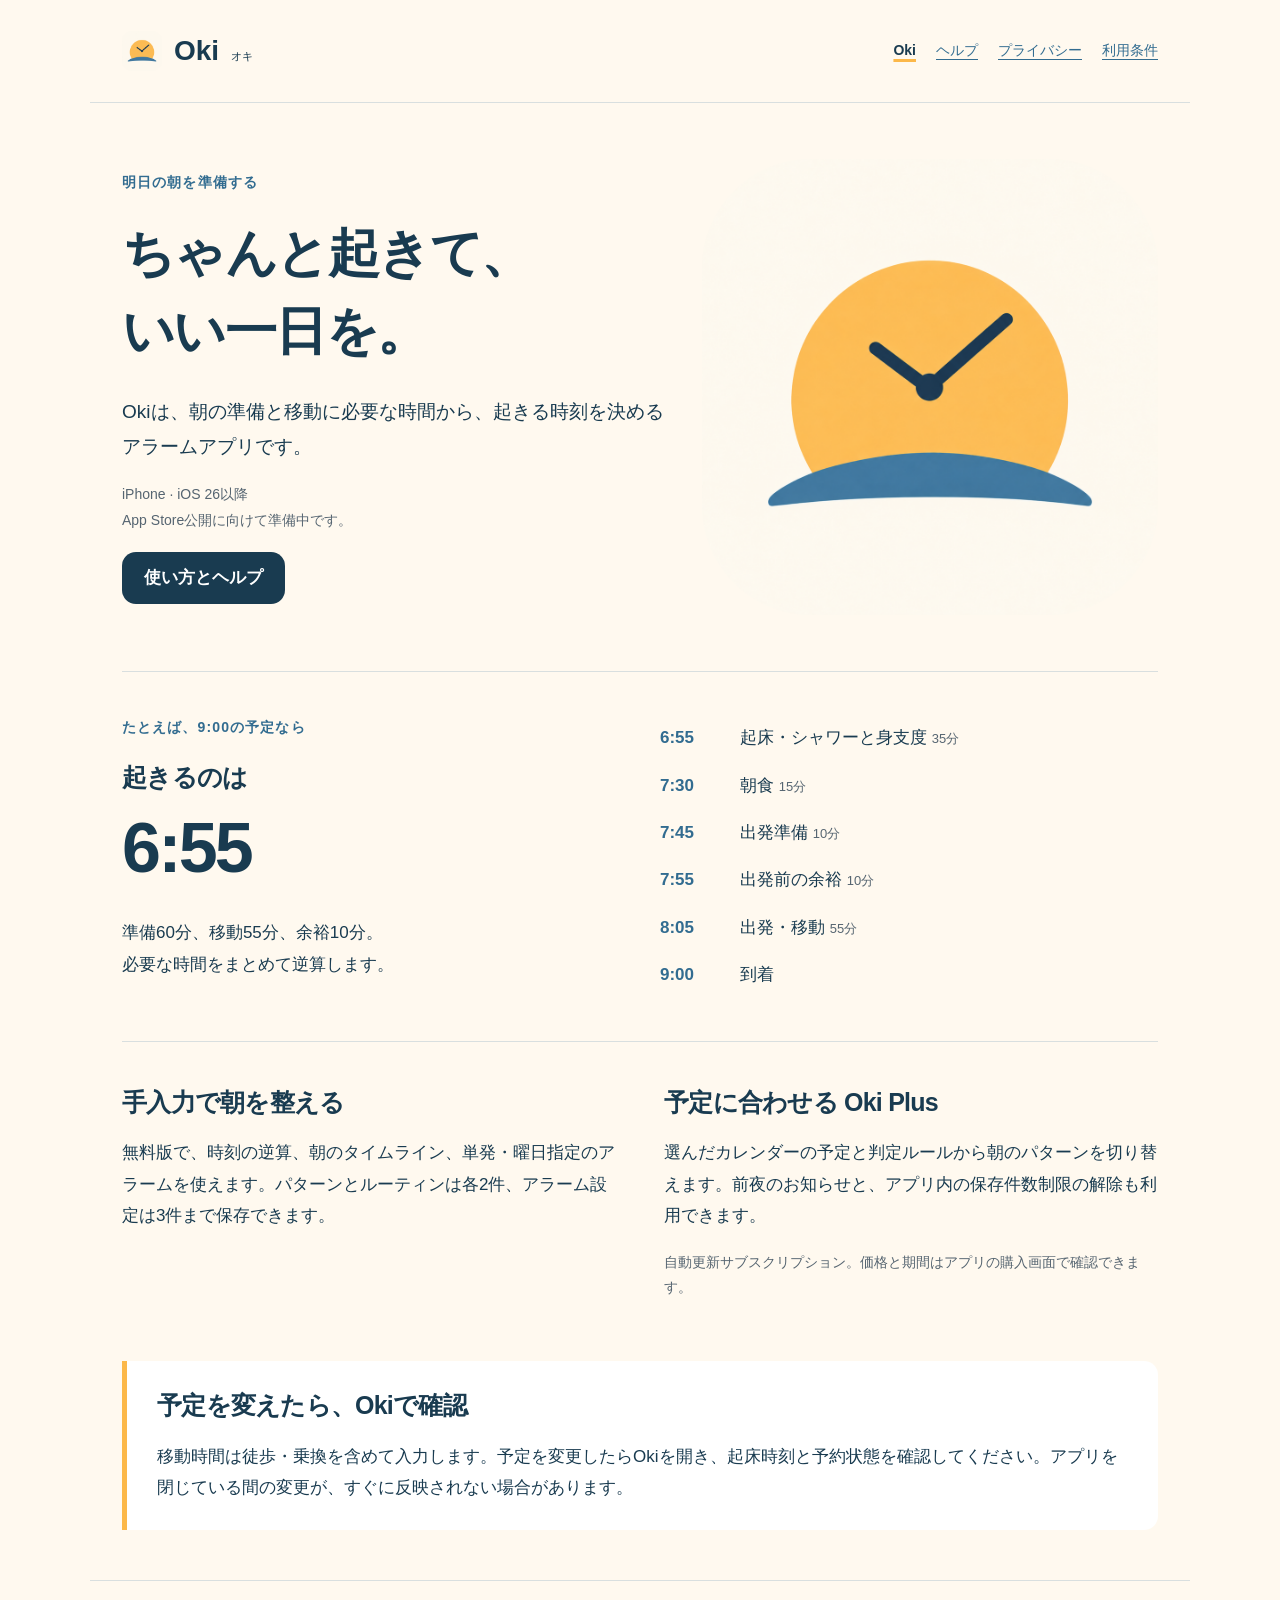
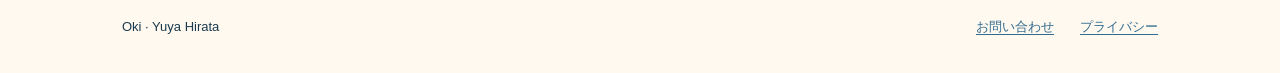
==== index.html @ cb15f821 "add(site): publish Oki support and privacy pages" ====
<!doctype html>
<html lang="ja"><head><meta charset="utf-8"><meta name="viewport" content="width=device-width, initial-scale=1">
<title>明日の朝を準備する — Oki</title><meta name="description" content="準備・移動・余裕時間から起床時刻を決める、iPhoneアプリOki。">
<link rel="icon" href="assets/oki-icon.png"><link rel="stylesheet" href="styles.css"></head>
<body><a class="skip" href="#main">本文へ進む</a>
<header><a class="brand" href="index.html"><img src="assets/oki-icon.png" width="40" height="40" alt=""><span>Oki <small>オキ</small></span></a><nav aria-label="メイン"><a href="index.html" aria-current="page">Oki</a><a href="support.html">ヘルプ</a><a href="privacy.html">プライバシー</a><a href="terms.html">利用条件</a></nav></header>
<main id="main"><section class="hero"><div><p class="eyebrow">明日の朝を準備する</p><h1>ちゃんと起きて、<br>いい一日を。</h1><p class="intro">Okiは、朝の準備と移動に必要な時間から、起きる時刻を決めるアラームアプリです。</p><p class="muted">iPhone · iOS 26以降<br>App Store公開に向けて準備中です。</p><a class="button" href="support.html">使い方とヘルプ</a></div><img class="hero-icon" src="assets/oki-icon.png" width="1024" height="1024" alt="朝日と時計を組み合わせたOkiのアイコン"></section>
<section class="example"><div><p class="eyebrow">たとえば、9:00の予定なら</p><h2>起きるのは <span class="clock">6:55</span></h2><p>準備60分、移動55分、余裕10分。<br>必要な時間をまとめて逆算します。</p></div><ol class="timeline"><li><time>6:55</time><span>起床・シャワーと身支度 <small>35分</small></span></li><li><time>7:30</time><span>朝食 <small>15分</small></span></li><li><time>7:45</time><span>出発準備 <small>10分</small></span></li><li><time>7:55</time><span>出発前の余裕 <small>10分</small></span></li><li><time>8:05</time><span>出発・移動 <small>55分</small></span></li><li><time>9:00</time><span>到着</span></li></ol></section>
<section class="plans"><div><h2>手入力で朝を整える</h2><p>無料版で、時刻の逆算、朝のタイムライン、単発・曜日指定のアラームを使えます。パターンとルーティンは各2件、アラーム設定は3件まで保存できます。</p></div><div><h2>予定に合わせる Oki Plus</h2><p>選んだカレンダーの予定と判定ルールから朝のパターンを切り替えます。前夜のお知らせと、アプリ内の保存件数制限の解除も利用できます。</p><p class="muted">自動更新サブスクリプション。価格と期間はアプリの購入画面で確認できます。</p></div></section>
<section class="note"><h2>予定を変えたら、Okiで確認</h2><p>移動時間は徒歩・乗換を含めて入力します。予定を変更したらOkiを開き、起床時刻と予約状態を確認してください。アプリを閉じている間の変更が、すぐに反映されない場合があります。</p></section></main>
<footer><p>Oki · Yuya Hirata</p><a href="mailto:yuya.app.support@gmail.com">お問い合わせ</a><a href="privacy.html">プライバシー</a></footer>
</body></html>
---- styles.css ----
:root { color-scheme: light dark; --paper: #fff9ef; --panel: #ffffff; --ink: #193b50; --muted: #566571; --blue: #326c90; --sun: #fcb849; --line: #d9dfdf; font-family: -apple-system, BlinkMacSystemFont, "Hiragino Sans", "Yu Gothic", sans-serif; }
* { box-sizing: border-box; }
body { margin: 0; background: var(--paper); color: var(--ink); font-size: 17px; line-height: 1.85; overflow-wrap: anywhere; }
a { color: var(--blue); text-underline-offset: .25em; }
a:hover { text-decoration-thickness: .15em; }
a:focus-visible, summary:focus-visible { outline: 3px solid var(--blue); outline-offset: 5px; border-radius: 4px; }
.skip { position: absolute; top: -100px; left: 20px; background: var(--panel); padding: 12px; z-index: 1; }
.skip:focus { top: 12px; }
header, main, footer { max-width: 1100px; margin-inline: auto; padding-inline: 32px; }
header { display: flex; align-items: center; justify-content: space-between; gap: 20px; padding-block: 25px; border-bottom: 1px solid var(--line); }
.brand { display: flex; align-items: center; gap: 12px; text-decoration: none; font-family: "Avenir Next", sans-serif; font-size: 28px; font-weight: 750; color: var(--ink); white-space: nowrap; }
.brand img { border-radius: 10px; }
.brand small { font-family: "Hiragino Sans", sans-serif; font-size: 11px; font-weight: 500; margin-left: 4px; }
nav { display: flex; gap: 20px; flex-wrap: wrap; }
nav a { min-height: 44px; display: inline-flex; align-items: center; font-size: 14px; }
nav [aria-current] { color: var(--ink); font-weight: 700; text-decoration-color: var(--sun); text-decoration-thickness: 3px; }
h1, h2 { line-height: 1.5; letter-spacing: -.03em; font-weight: 750; }
h1 { font-size: clamp(32px, 4.2vw, 52px); margin: 12px 0 24px; }
h2 { font-size: 25px; margin: 0 0 16px; }
p { margin-block: 0 18px; }
.eyebrow { font-size: 14px; font-weight: 650; letter-spacing: .08em; color: var(--blue); }
.intro { font-size: 19px; max-width: 34em; }
.muted { color: var(--muted); font-size: 14px; }
.hero { display: grid; grid-template-columns: 1.2fr 1fr; align-items: center; gap: 32px; padding-block: 56px; }
.hero-icon { width: 100%; height: auto; border-radius: 24%; }
.button { display: inline-flex; align-items: center; justify-content: center; min-height: 48px; padding: 10px 22px; border-radius: 14px; background: var(--ink); color: var(--panel); text-decoration: none; font-weight: 650; }
.example { border-top: 1px solid var(--line); border-bottom: 1px solid var(--line); display: grid; grid-template-columns: 1fr 1fr; gap: 40px; padding-block: 42px; align-items: center; }
.clock { display: block; font-family: "Avenir Next", sans-serif; font-size: 70px; font-weight: 650; font-variant-numeric: tabular-nums; letter-spacing: -.04em; }
.timeline { list-style: none; padding: 0; margin: 0; }
.timeline li { display: grid; grid-template-columns: 60px 1fr; gap: 20px; align-items: baseline; padding-block: 8px; }
.timeline time { font-variant-numeric: tabular-nums; color: var(--blue); font-weight: 650; }
.timeline small { color: var(--muted); font-size: 13px; white-space: nowrap; }
.plans { display: grid; grid-template-columns: 1fr 1fr; gap: 48px; padding-block: 42px; }
.note { background: var(--panel); border-left: 5px solid var(--sun); border-radius: 0 14px 14px 0; padding: 26px 30px; margin-bottom: 50px; }
.note p { margin: 0; }
.reading { max-width: 760px; margin-inline: auto; padding-block: 48px; }
.reading section { margin-top: 36px; }
.reading h1 { font-size: clamp(30px, 4vw, 42px); }
.reading h2 { font-size: 22px; }
.reading ul { padding-left: 24px; }
.reading li { margin-block: 10px; }
.reading li a { display: inline-block; padding-block: 5px; }
.faq { border-top: 1px solid var(--line); }
details { padding-block: 18px; border-bottom: 1px solid var(--line); }
summary { font-weight: 650; cursor: pointer; min-height: 44px; display: list-item; padding-top: 7px; }
details p { margin: 16px 0 4px; color: var(--muted); }
.contact { background: var(--panel); border-radius: 20px; padding: 28px; }
.contact .muted { margin-top: 18px; }
footer { display: flex; flex-wrap: wrap; gap: 16px 26px; padding-block: 24px; border-top: 1px solid var(--line); font-size: 13px; align-items: center; }
footer p { flex-grow: 1; margin: 0; }
footer a { display: inline-flex; align-items: center; min-height: 44px; }
@media (max-width: 680px) {
  header, main, footer { padding-inline: 22px; }
  header { flex-direction: column; align-items: flex-start; gap: 10px; }
  nav { gap: 6px 20px; }
  .hero { grid-template-columns: 1fr; padding-block: 34px; gap: 20px; }
  .hero-icon { max-width: 240px; justify-self: center; }
  .example, .plans { grid-template-columns: 1fr; gap: 26px; }
  .reading { padding-block: 34px; }
  .contact, .note { padding: 24px; }
}
@media (prefers-color-scheme: dark) {
  :root { --paper: #142530; --panel: #203440; --ink: #f5eedf; --muted: #bccbd2; --blue: #a2d0eb; --line: #3b505d; }
  .button { color: #193b50; }
}
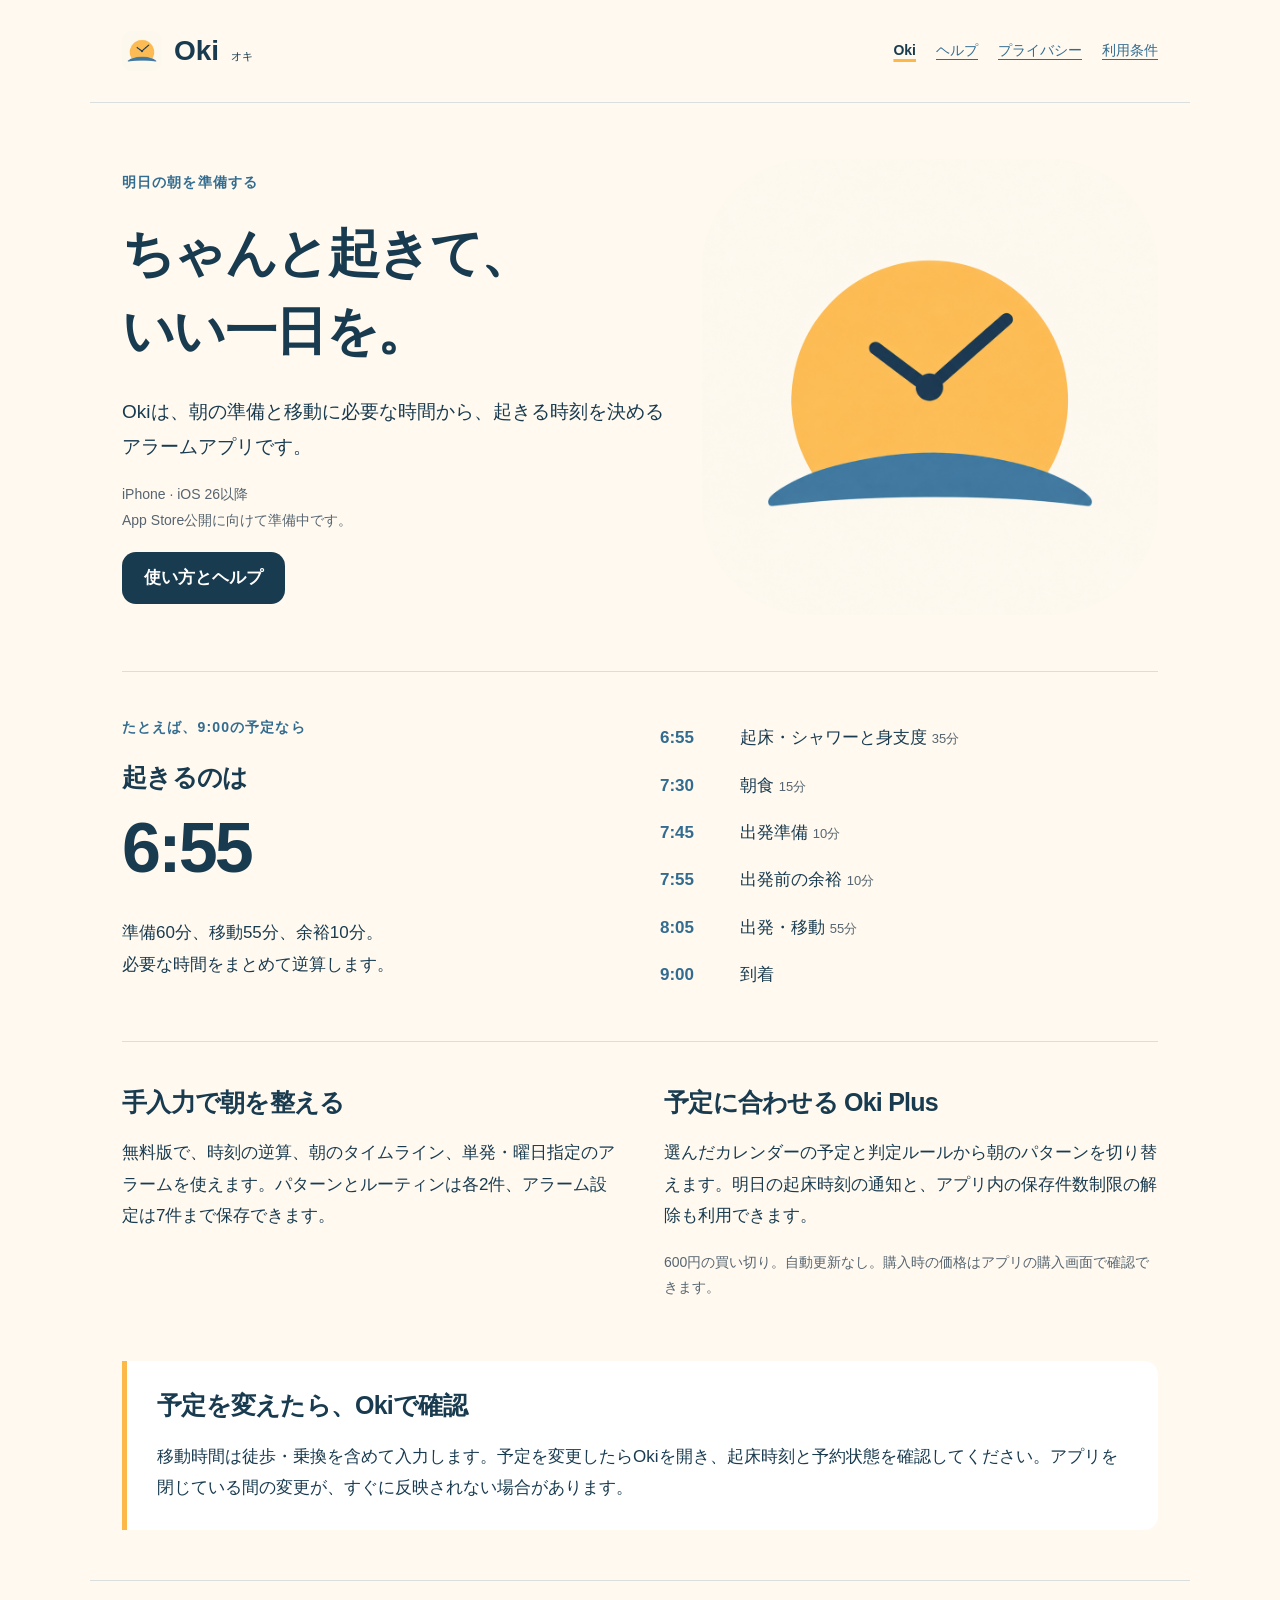
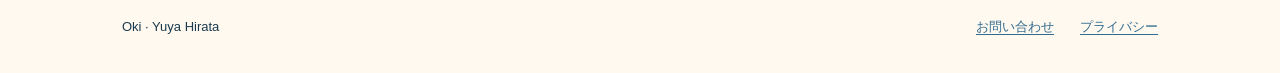
==== commit 50258f64: "docs: update Plus lifetime pricing and privacy policy" ====
--- a/index.html
+++ b/index.html
@@ -6,7 +6,7 @@
 <header><a class="brand" href="index.html"><img src="assets/oki-icon.png" width="40" height="40" alt=""><span>Oki <small>オキ</small></span></a><nav aria-label="メイン"><a href="index.html" aria-current="page">Oki</a><a href="support.html">ヘルプ</a><a href="privacy.html">プライバシー</a><a href="terms.html">利用条件</a></nav></header>
 <main id="main"><section class="hero"><div><p class="eyebrow">明日の朝を準備する</p><h1>ちゃんと起きて、<br>いい一日を。</h1><p class="intro">Okiは、朝の準備と移動に必要な時間から、起きる時刻を決めるアラームアプリです。</p><p class="muted">iPhone · iOS 26以降<br>App Store公開に向けて準備中です。</p><a class="button" href="support.html">使い方とヘルプ</a></div><img class="hero-icon" src="assets/oki-icon.png" width="1024" height="1024" alt="朝日と時計を組み合わせたOkiのアイコン"></section>
 <section class="example"><div><p class="eyebrow">たとえば、9:00の予定なら</p><h2>起きるのは <span class="clock">6:55</span></h2><p>準備60分、移動55分、余裕10分。<br>必要な時間をまとめて逆算します。</p></div><ol class="timeline"><li><time>6:55</time><span>起床・シャワーと身支度 <small>35分</small></span></li><li><time>7:30</time><span>朝食 <small>15分</small></span></li><li><time>7:45</time><span>出発準備 <small>10分</small></span></li><li><time>7:55</time><span>出発前の余裕 <small>10分</small></span></li><li><time>8:05</time><span>出発・移動 <small>55分</small></span></li><li><time>9:00</time><span>到着</span></li></ol></section>
-<section class="plans"><div><h2>手入力で朝を整える</h2><p>無料版で、時刻の逆算、朝のタイムライン、単発・曜日指定のアラームを使えます。パターンとルーティンは各2件、アラーム設定は3件まで保存できます。</p></div><div><h2>予定に合わせる Oki Plus</h2><p>選んだカレンダーの予定と判定ルールから朝のパターンを切り替えます。前夜のお知らせと、アプリ内の保存件数制限の解除も利用できます。</p><p class="muted">自動更新サブスクリプション。価格と期間はアプリの購入画面で確認できます。</p></div></section>
+<section class="plans"><div><h2>手入力で朝を整える</h2><p>無料版で、時刻の逆算、朝のタイムライン、単発・曜日指定のアラームを使えます。パターンとルーティンは各2件、アラーム設定は7件まで保存できます。</p></div><div><h2>予定に合わせる Oki Plus</h2><p>選んだカレンダーの予定と判定ルールから朝のパターンを切り替えます。明日の起床時刻の通知と、アプリ内の保存件数制限の解除も利用できます。</p><p class="muted">600円の買い切り。自動更新なし。購入時の価格はアプリの購入画面で確認できます。</p></div></section>
 <section class="note"><h2>予定を変えたら、Okiで確認</h2><p>移動時間は徒歩・乗換を含めて入力します。予定を変更したらOkiを開き、起床時刻と予約状態を確認してください。アプリを閉じている間の変更が、すぐに反映されない場合があります。</p></section></main>
 <footer><p>Oki · Yuya Hirata</p><a href="mailto:yuya.app.support@gmail.com">お問い合わせ</a><a href="privacy.html">プライバシー</a></footer>
 </body></html>
